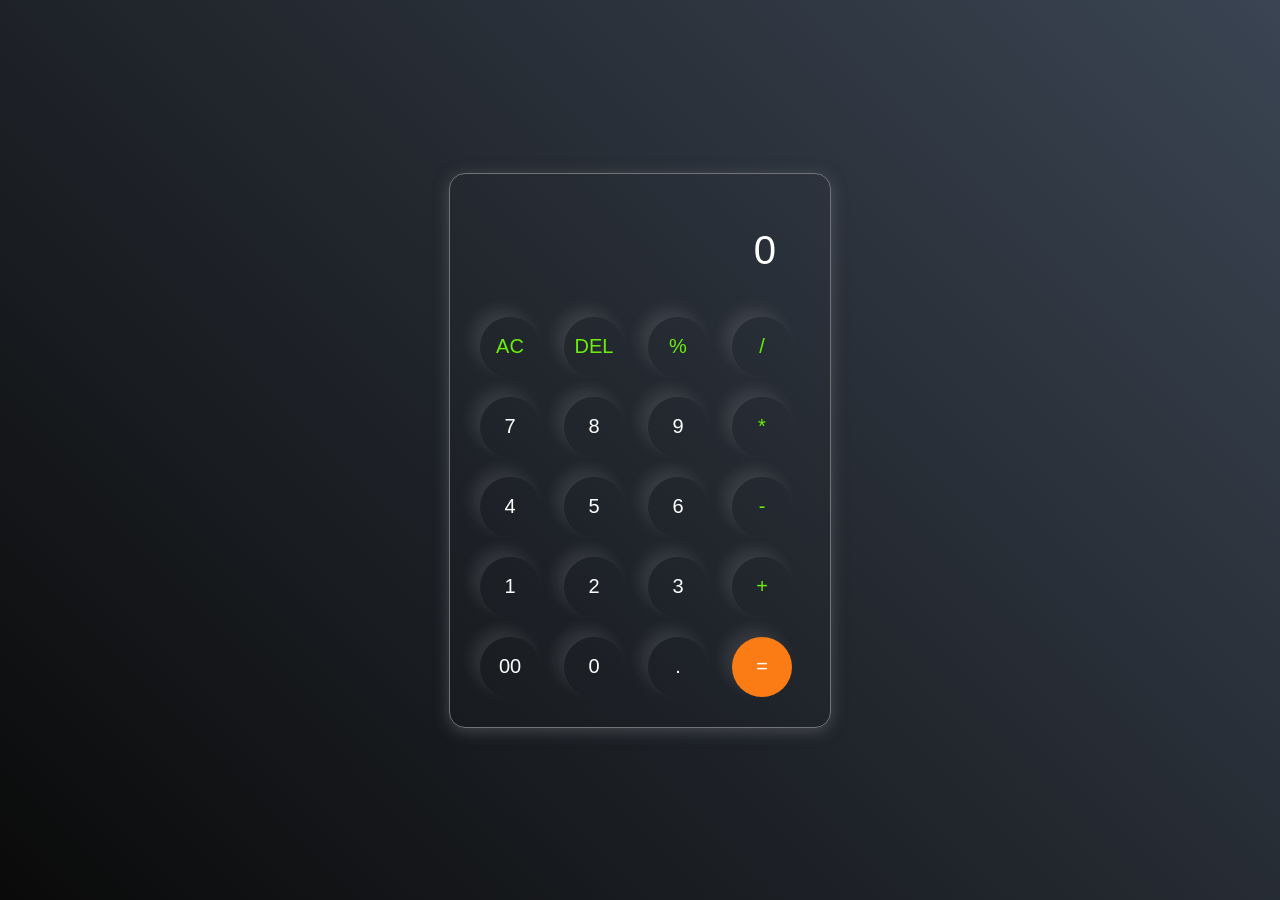
==== Calculator/index.htm @ 63cd5299 "Add files via upload" ====
<!DOCTYPE html>
<html lang="en">

<head>
    <meta charset="UTF-8">
    <meta name="viewport" content="width=device-width, initial-scale=1.0">
    <title>Document</title>
    <link rel="stylesheet" href="app.css">
</head>

<body>
    <div class="calculator">
        <input type="text" placeholder="0">
        <div>
            <button class="oparator">AC</button>
            <button class="oparator">DEL</button>
            <button class="oparator">%</button>
            <button class="oparator">/</button>
        </div>
        <div>
            <button>7</button>
            <button>8</button>
            <button>9</button>
            <button class="oparator">*</button>
        </div>
        <div>
            <button>4</button>
            <button>5</button>
            <button>6</button>
            <button class="oparator">-</button>
        </div>
        <div>
            <button>1</button>
            <button>2</button>
            <button>3</button>
            <button class="oparator">+</button>
        </div>
        <div>
            <button>00</button>
            <button>0</button>
            <button>.</button>
            <button class="equalBtn">=</button>
        </div>
    </div>
    <script src="app.js"></script>
</body>

</html>
---- Calculator/app.css ----
* {
    margin: 0;
    padding: 0;
    box-sizing: border-box;
}

body {
    width: 100%;
    height: 100vh;
    display: flex;
    justify-content: center;
    align-items: center;
    background: linear-gradient(45deg, #0a0a0a, #3a4452);
}

.calculator {
    border: 1px solid #717377;
    padding: 20px;
    border-radius: 16px;
    background: transparent;
    box-shadow: 0px 3px 15px rgba(113, 115, 119, 0.5);
}

input {
    width: 320px;
    bottom: none;
    padding: 24px;
    margin: 10px;
    border: none;
    background: transparent;
    box-shadow: 0px 3px 15px rgbs(84, 84, 84, 0.1);
    font-size: 40px;
    text-align: right;
    cursor: pointer;
    color: white;
}

input::placeholder {
    color: #ffffff;
}

button {
    border: none;
    width: 60px;
    height: 60px;
    margin: 10px;
    border-radius: 50%;
    background: transparent;
    color: #ffffff;
    font-size: 20px;
    box-shadow: -8px -8px 15px rgba(255, 255, 255, 0.1);
    cursor: pointer;

}

.equalBtn {
    background-color: #fb7c14;
}

.oparator {
    color: #6dee0a;
}
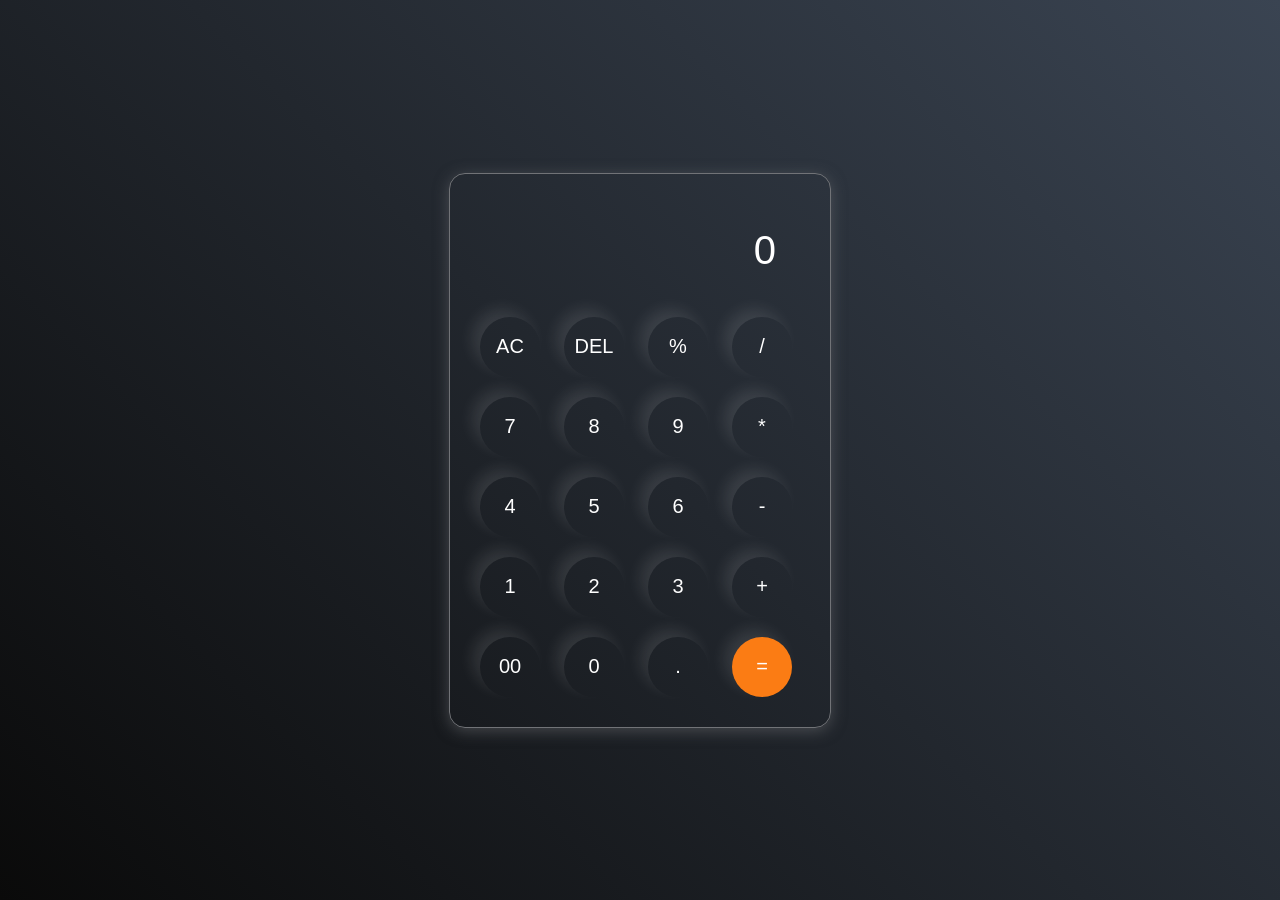
==== commit ecbe8dbb: "Update index.htm" ====
--- a/Calculator/index.htm
+++ b/Calculator/index.htm
@@ -1,39 +1,38 @@
 <!DOCTYPE html>
 <html lang="en">
-
 <head>
     <meta charset="UTF-8">
     <meta name="viewport" content="width=device-width, initial-scale=1.0">
-    <title>Document</title>
+    <title>Calculator App</title>
     <link rel="stylesheet" href="app.css">
 </head>
-
 <body>
+    <div class="background"></div>
     <div class="calculator">
         <input type="text" placeholder="0">
         <div>
-            <button class="oparator">AC</button>
-            <button class="oparator">DEL</button>
-            <button class="oparator">%</button>
-            <button class="oparator">/</button>
+            <button class="operator">AC</button>
+            <button class="operator">DEL</button>
+            <button class="operator">%</button>
+            <button class="operator">/</button>
         </div>
         <div>
             <button>7</button>
             <button>8</button>
             <button>9</button>
-            <button class="oparator">*</button>
+            <button class="operator">*</button>
         </div>
         <div>
             <button>4</button>
             <button>5</button>
             <button>6</button>
-            <button class="oparator">-</button>
+            <button class="operator">-</button>
         </div>
         <div>
             <button>1</button>
             <button>2</button>
             <button>3</button>
-            <button class="oparator">+</button>
+            <button class="operator">+</button>
         </div>
         <div>
             <button>00</button>
@@ -44,5 +43,4 @@
     </div>
     <script src="app.js"></script>
 </body>
-
-</html>+</html>
